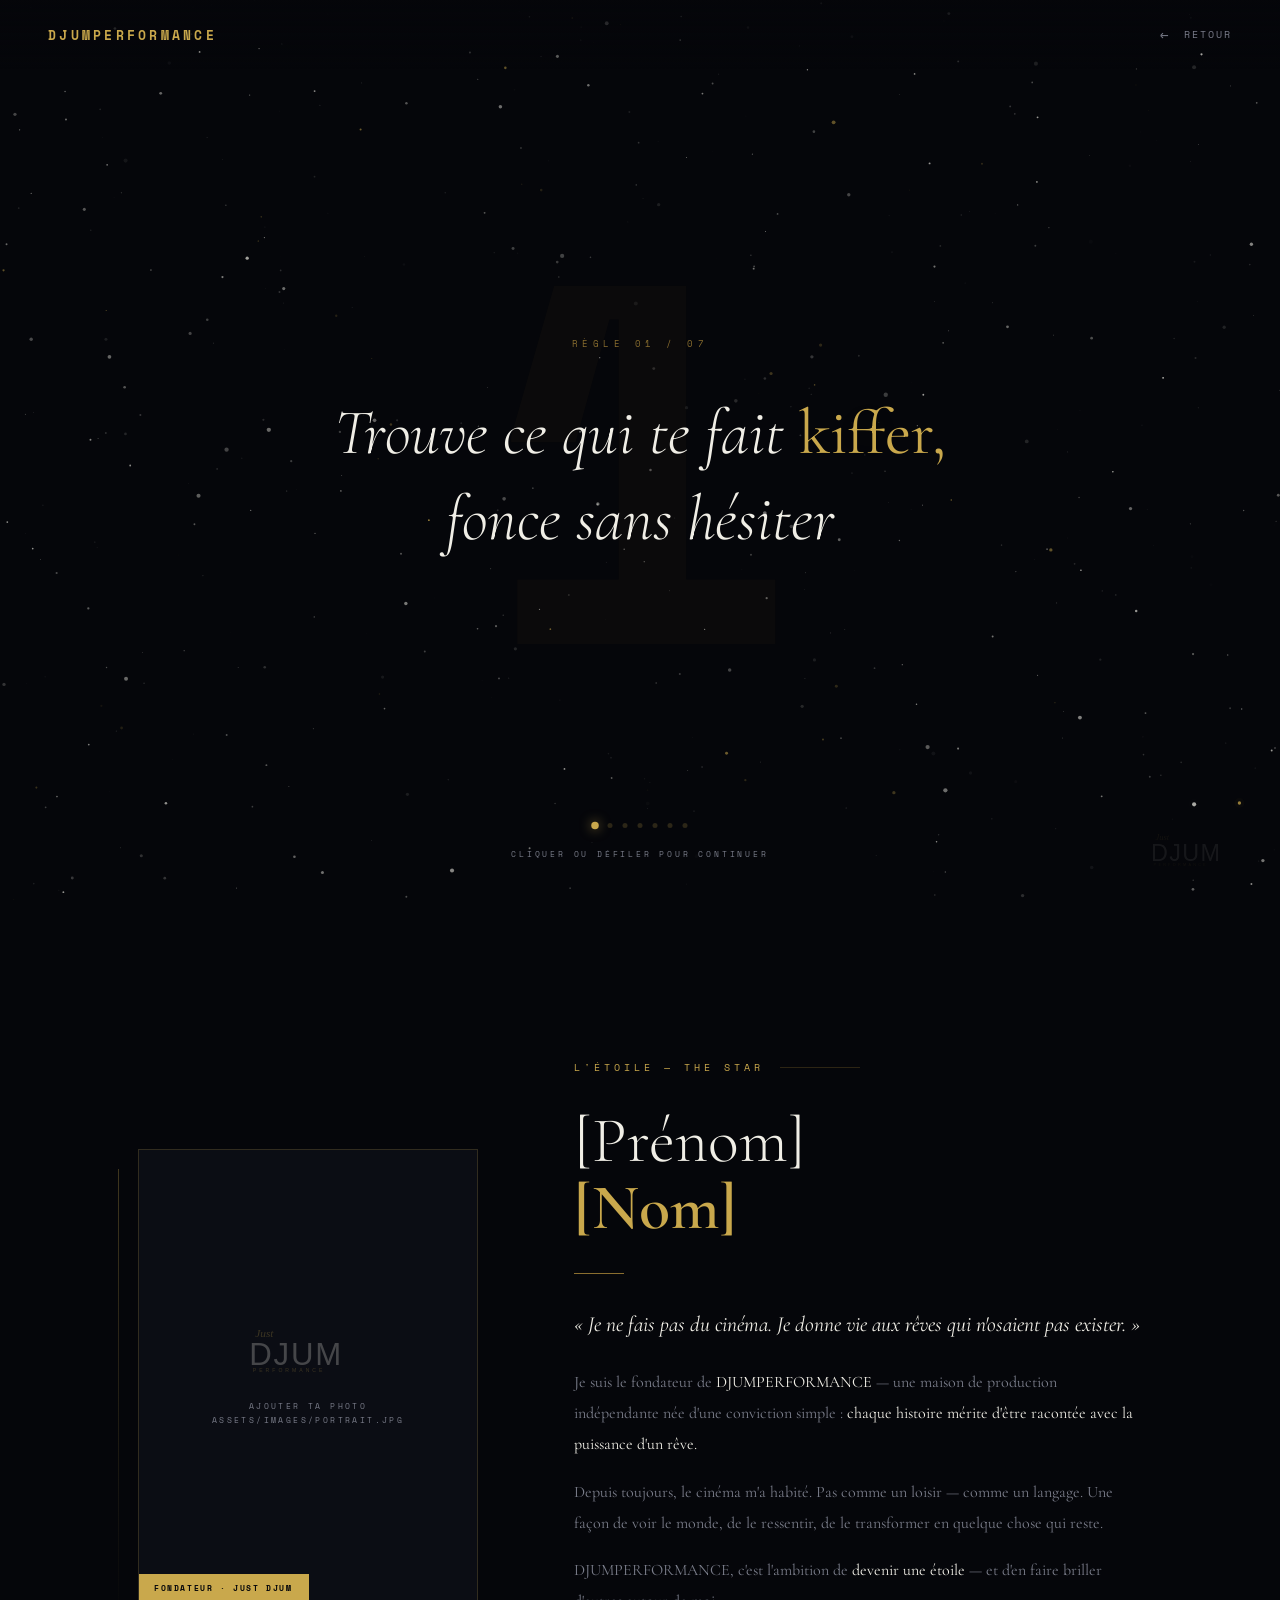
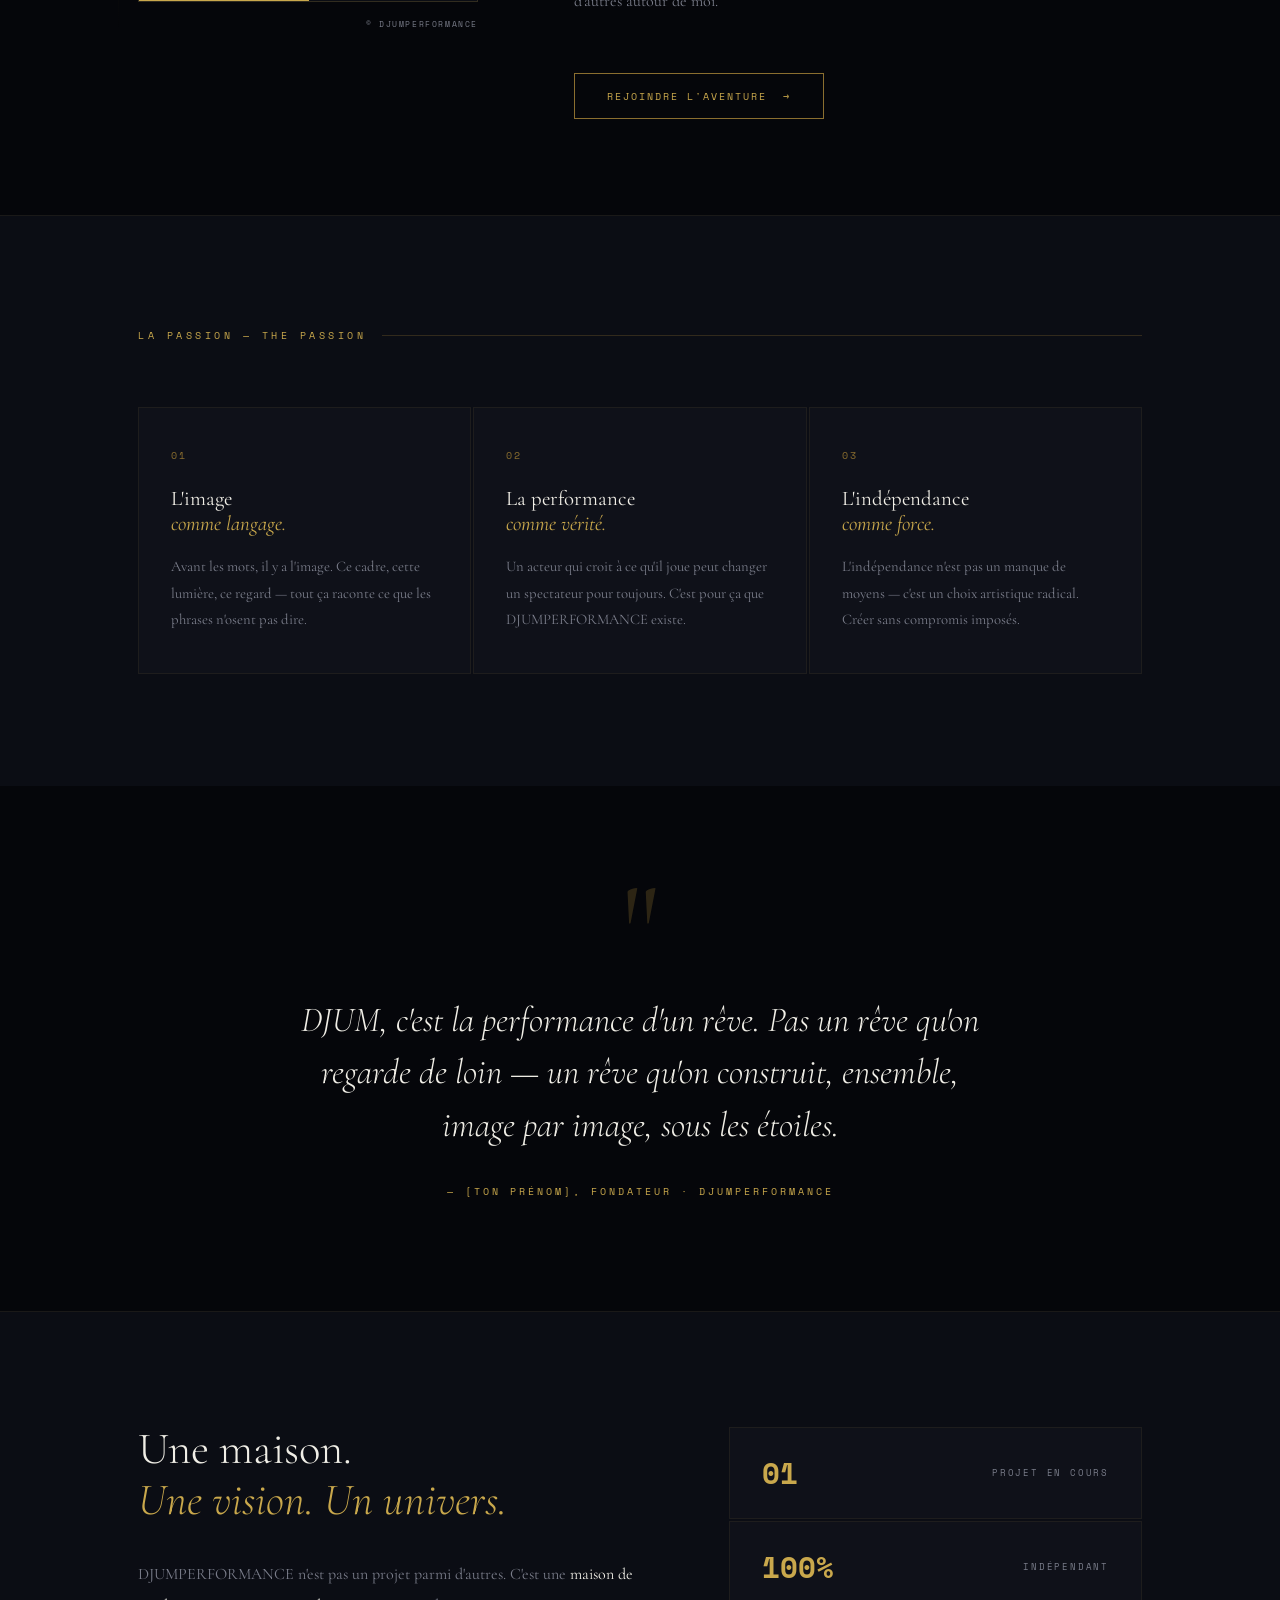
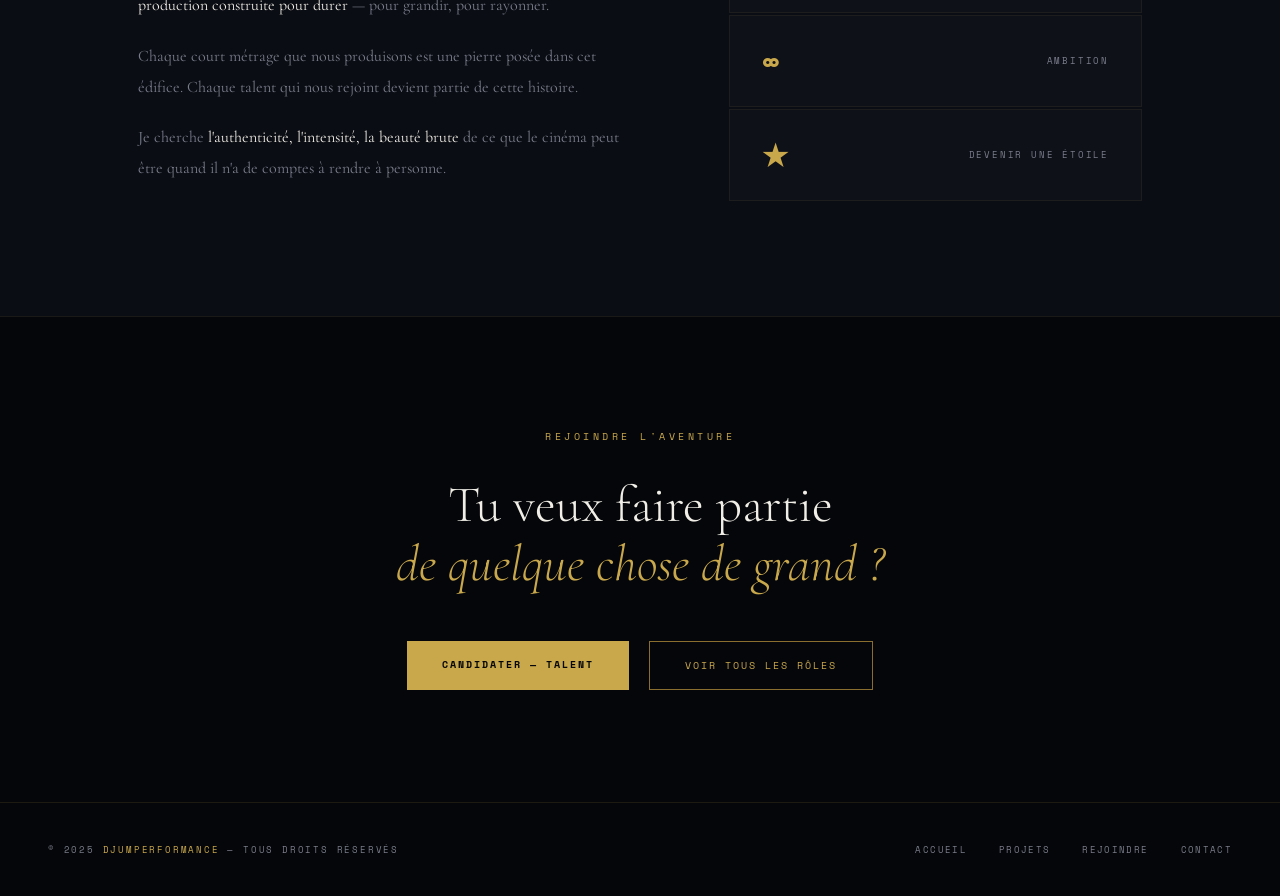
==== a-propos.html @ 0aafd0cc "feat: add "À Propos" page with detailed content and styling for DJUMPERFORMANCE" ====
<!DOCTYPE html>
<html lang="fr">
<head>
<meta charset="UTF-8">
<meta name="viewport" content="width=device-width, initial-scale=1.0">
<meta name="description" content="DJUMPERFORMANCE — À Propos. La vision derrière la maison de production.">
<meta property="og:title" content="DJUMPERFORMANCE — À Propos">
<meta property="og:url" content="https://djumperformance.com/a-propos.html">
<meta http-equiv="Content-Security-Policy" content="upgrade-insecure-requests">
<link rel="icon" type="image/png" sizes="32x32" href="favicon-32.png">
<link rel="icon" type="image/png" sizes="512x512" href="favicon-512.png">
<link rel="apple-touch-icon" sizes="180x180" href="favicon-180.png">
<link rel="shortcut icon" href="favicon.ico">
<title>À Propos — DJUMPERFORMANCE</title>
<link rel="preconnect" href="https://fonts.googleapis.com">
<link rel="preconnect" href="https://fonts.gstatic.com" crossorigin>
<link href="https://fonts.googleapis.com/css2?family=Cormorant+Garamond:ital,wght@0,300;0,400;0,600;1,300;1,400&family=Space+Mono:wght@400;700&display=swap" rel="stylesheet">
<style>
  *, *::before, *::after { margin: 0; padding: 0; box-sizing: border-box; }
  :root {
    --gold: #C9A84C; --gold-dim: #8a6e2f; --gold-light: #e8c97a;
    --star-white: #F0EEE6; --bg: #05060A; --bg2: #0B0D14; --bg3: #0f1119;
    --text-muted: #7A7D8A;
    --serif: 'Cormorant Garamond', Georgia, serif;
    --mono: 'Space Mono', monospace;
  }
  html { scroll-behavior: smooth; }
  body { background: var(--bg); color: var(--star-white); font-family: var(--serif); min-height: 100vh; overflow-x: hidden; }
  #star-canvas { position: fixed; inset: 0; z-index: 0; pointer-events: none; }

  /* ── NAV ── */
  nav { position: fixed; top: 0; left: 0; right: 0; z-index: 100; display: flex; align-items: center; justify-content: space-between; padding: 1.5rem 3rem; background: linear-gradient(to bottom, rgba(5,6,10,0.97) 0%, transparent 100%); }
  .logo { font-family: var(--mono); font-size: 13px; letter-spacing: 0.25em; color: var(--gold); text-transform: uppercase; font-weight: 700; text-decoration: none; }
  .nav-back { font-family: var(--mono); font-size: 10px; letter-spacing: 0.2em; color: var(--text-muted); text-transform: uppercase; text-decoration: none; display: flex; align-items: center; gap: 0.8rem; transition: color 0.3s; }
  .nav-back:hover { color: var(--gold); }
  .nav-back::before { content: '←'; font-size: 14px; }
  .hamburger { display: none; flex-direction: column; gap: 5px; cursor: pointer; background: none; border: none; padding: 4px; }
  .hamburger span { width: 24px; height: 1px; background: var(--gold); display: block; }
  .mobile-menu { display: none; position: fixed; inset: 0; z-index: 200; background: rgba(5,6,10,0.99); flex-direction: column; align-items: center; justify-content: center; gap: 2.5rem; }
  .mobile-menu.open { display: flex; }
  .mobile-menu a { font-family: var(--mono); font-size: 12px; letter-spacing: 0.3em; color: var(--star-white); text-transform: uppercase; text-decoration: none; transition: color 0.3s; }
  .mobile-menu a:hover { color: var(--gold); }
  .mobile-close { position: absolute; top: 1.5rem; right: 1.5rem; background: none; border: none; color: var(--gold); font-size: 1.5rem; cursor: pointer; }

  /* ══ LOGO DJUM WATERMARK ══ */
  .djum-watermark {
    position: fixed; bottom: 2rem; right: 2.5rem; z-index: 2;
    pointer-events: none; opacity: 0.08;
  }
  .djum-logo-svg { width: 90px; height: auto; display: block; }

  /* ══ 7 RÈGLES — SECTION ══ */
  #regles-section {
    position: relative; z-index: 1;
    height: 100vh; overflow: hidden;
    cursor: pointer;
  }

  /* Titre initial */
  .regles-header {
    position: absolute; top: 50%; left: 50%;
    transform: translate(-50%, -50%);
    text-align: center; width: 90%;
    opacity: 0; transition: opacity 0.9s ease;
    pointer-events: none;
  }
  .regles-header.visible { opacity: 1; }
  .regles-header.out { opacity: 0; transform: translate(-50%, calc(-50% - 30px)); transition: opacity 0.6s ease, transform 0.6s ease; }
  .regles-eyebrow { font-family: var(--mono); font-size: 10px; letter-spacing: 0.5em; color: var(--gold); text-transform: uppercase; margin-bottom: 2rem; }
  .regles-big-title { font-family: var(--serif); font-style: italic; font-weight: 600; font-size: clamp(3.5rem, 9vw, 7rem); color: var(--gold); line-height: 1.0; text-shadow: 0 0 60px rgba(201,168,76,0.3); margin-bottom: 0.5rem; }
  .regles-subtitle { font-family: var(--mono); font-size: 11px; letter-spacing: 0.45em; color: var(--star-white); text-transform: uppercase; }

  /* Règle individuelle */
  .regle-card {
    position: absolute; top: 50%; left: 50%;
    transform: translate(-50%, -46%);
    width: 90%; max-width: 820px; text-align: center;
    opacity: 0; pointer-events: none;
    transition: opacity 0s;
  }
  .regle-card.state-enter {
    opacity: 0;
    transform: translate(-50%, calc(-46% + 50px));
    transition: opacity 0.7s ease, transform 0.7s ease;
  }
  .regle-card.state-visible {
    opacity: 1;
    transform: translate(-50%, -50%);
    transition: opacity 0.7s ease, transform 0.7s ease;
    pointer-events: auto;
  }
  .regle-card.state-exit {
    opacity: 0;
    transform: translate(-50%, calc(-50% - 50px));
    transition: opacity 0.5s ease, transform 0.5s ease;
  }
  .regle-num-label { font-family: var(--mono); font-size: 9px; letter-spacing: 0.5em; color: var(--gold-dim); text-transform: uppercase; margin-bottom: 2.5rem; display: block; }
  .regle-texte { font-family: var(--serif); font-weight: 300; font-style: italic; font-size: clamp(2rem, 5.5vw, 4rem); line-height: 1.35; color: var(--star-white); text-shadow: 0 0 80px rgba(240,238,230,0.1); }
  .regle-texte em { color: var(--gold); font-style: normal; font-weight: 400; }

  /* Barre de progression */
  .regles-dots {
    position: absolute; bottom: 4.5rem; left: 50%;
    transform: translateX(-50%);
    display: flex; gap: 10px; align-items: center;
    opacity: 0; transition: opacity 0.6s;
  }
  .regles-dots.visible { opacity: 1; }
  .rdot { width: 5px; height: 5px; border-radius: 50%; background: rgba(201,168,76,0.2); transition: all 0.4s; }
  .rdot.active { background: var(--gold); transform: scale(1.5); box-shadow: 0 0 8px rgba(201,168,76,0.7); }
  .rdot.done { background: rgba(201,168,76,0.5); }

  .regles-hint {
    position: absolute; bottom: 2.5rem; left: 50%; transform: translateX(-50%);
    font-family: var(--mono); font-size: 8px; letter-spacing: 0.35em;
    color: var(--text-muted); text-transform: uppercase; white-space: nowrap;
    animation: hintBlink 2s ease-in-out infinite;
  }
  @keyframes hintBlink { 0%,100%{opacity:0.25} 50%{opacity:0.7} }

  /* Numéro géant décoratif en fond */
  .regle-bg-num {
    position: absolute; top: 50%; left: 50%;
    transform: translate(-50%, -50%);
    font-family: var(--mono); font-weight: 700;
    font-size: 40vw; color: rgba(201,168,76,0.03);
    pointer-events: none; user-select: none;
    transition: opacity 0.5s;
    line-height: 1;
  }

  /* ══ PRÉSENTATION ══ */
  .hero-intro { position: relative; z-index: 1; min-height: 100vh; display: flex; align-items: center; max-width: 1100px; margin: 0 auto; padding: 10rem 3rem 6rem; gap: 6rem; }
  .photo-block { flex-shrink: 0; width: 340px; position: relative; }
  .photo-frame { width: 100%; aspect-ratio: 3/4; background: var(--bg2); border: 1px solid rgba(201,168,76,0.2); overflow: hidden; position: relative; }
  .photo-frame img { width: 100%; height: 100%; object-fit: cover; filter: grayscale(20%) contrast(1.05); transition: filter 0.5s; }
  .photo-frame:hover img { filter: grayscale(0%) contrast(1.1); }
  .photo-placeholder { width: 100%; height: 100%; display: flex; flex-direction: column; align-items: center; justify-content: center; gap: 1.5rem; background: var(--bg2); padding: 2rem; }
  .photo-placeholder-text { font-family: var(--mono); font-size: 8px; letter-spacing: 0.3em; color: var(--text-muted); text-transform: uppercase; text-align: center; line-height: 1.8; }
  .photo-line { position: absolute; left: -20px; top: 20px; width: 1px; height: calc(100% - 20px); background: linear-gradient(to bottom, var(--gold), transparent); opacity: 0.3; }
  .photo-credit { font-family: var(--mono); font-size: 8px; letter-spacing: 0.2em; color: var(--text-muted); text-transform: uppercase; margin-top: 1rem; text-align: right; }
  .photo-badge { position: absolute; bottom: -1px; left: -1px; background: var(--gold); color: var(--bg); font-family: var(--mono); font-size: 8px; letter-spacing: 0.2em; text-transform: uppercase; font-weight: 700; padding: 0.5rem 1rem; }
  .intro-text { flex: 1; }
  .intro-eyebrow { font-family: var(--mono); font-size: 10px; letter-spacing: 0.4em; color: var(--gold); text-transform: uppercase; margin-bottom: 2rem; display: flex; align-items: center; gap: 1rem; }
  .intro-eyebrow::after { content: ''; flex: 1; height: 1px; background: var(--gold-dim); opacity: 0.3; max-width: 80px; }
  .intro-name { font-family: var(--serif); font-weight: 300; font-size: clamp(2.5rem, 5vw, 4.5rem); line-height: 1.05; margin-bottom: 0.3rem; }
  .intro-name strong { font-weight: 600; color: var(--gold); display: block; }
  .intro-divider { width: 50px; height: 1px; background: var(--gold-dim); margin: 2rem 0; }
  .intro-lead { font-family: var(--serif); font-size: clamp(1.1rem, 2vw, 1.35rem); font-style: italic; color: var(--star-white); line-height: 1.7; margin-bottom: 1.5rem; }
  .intro-body { font-family: var(--serif); font-size: 1rem; color: var(--text-muted); line-height: 1.95; margin-bottom: 1rem; }
  .intro-body strong { color: var(--star-white); font-weight: 400; }
  .intro-cta { display: inline-flex; align-items: center; gap: 1rem; font-family: var(--mono); font-size: 10px; letter-spacing: 0.2em; color: var(--gold); text-decoration: none; text-transform: uppercase; border: 1px solid var(--gold-dim); padding: 0.9rem 2rem; margin-top: 2.5rem; transition: border-color 0.3s, box-shadow 0.4s, transform 0.2s; }
  .intro-cta:hover { border-color: var(--gold); transform: translateY(-1px); box-shadow: 0 0 14px rgba(201,168,76,0.35); }
  .intro-cta::after { content: '→'; }

  /* ── Passion, Citation, Vision, CTA, Footer ── */
  .passion-section { position: relative; z-index: 1; background: var(--bg2); border-top: 1px solid rgba(201,168,76,0.08); }
  .passion-inner { max-width: 1100px; margin: 0 auto; padding: 7rem 3rem; }
  .section-label { font-family: var(--mono); font-size: 10px; letter-spacing: 0.35em; color: var(--gold); text-transform: uppercase; margin-bottom: 4rem; display: flex; align-items: center; gap: 1rem; }
  .section-label::after { content: ''; flex: 1; height: 1px; background: var(--gold-dim); opacity: 0.3; }
  .passion-grid { display: grid; grid-template-columns: 1fr 1fr 1fr; gap: 2px; }
  .passion-card { background: var(--bg3); border: 1px solid rgba(201,168,76,0.08); padding: 2.5rem 2rem; transition: border-color 0.3s; position: relative; overflow: hidden; }
  .passion-card::before { content: ''; position: absolute; top: 0; left: 0; right: 0; height: 1px; background: var(--gold); transform: scaleX(0); transform-origin: left; transition: transform 0.5s ease; }
  .passion-card:hover { border-color: rgba(201,168,76,0.25); }
  .passion-card:hover::before { transform: scaleX(1); }
  .passion-num { font-family: var(--mono); font-size: 10px; letter-spacing: 0.2em; color: var(--gold-dim); margin-bottom: 1.5rem; display: block; }
  .passion-card h3 { font-family: var(--serif); font-weight: 400; font-size: 1.3rem; margin-bottom: 1rem; line-height: 1.2; }
  .passion-card h3 em { color: var(--gold); font-style: italic; }
  .passion-card p { font-family: var(--serif); font-size: 0.92rem; color: var(--text-muted); line-height: 1.8; }
  .citation-section { position: relative; z-index: 1; max-width: 1100px; margin: 0 auto; padding: 7rem 3rem; display: flex; align-items: center; justify-content: center; }
  .citation-block { text-align: center; max-width: 700px; }
  .citation-mark { font-family: var(--serif); font-size: 8rem; color: var(--gold-dim); line-height: 0.5; opacity: 0.3; margin-bottom: 2rem; }
  .citation-text { font-family: var(--serif); font-weight: 300; font-style: italic; font-size: clamp(1.4rem, 3vw, 2.2rem); line-height: 1.5; color: var(--star-white); margin-bottom: 2rem; }
  .citation-author { font-family: var(--mono); font-size: 10px; letter-spacing: 0.3em; color: var(--gold); text-transform: uppercase; }
  .vision-section { position: relative; z-index: 1; background: var(--bg2); border-top: 1px solid rgba(201,168,76,0.08); border-bottom: 1px solid rgba(201,168,76,0.08); }
  .vision-inner { max-width: 1100px; margin: 0 auto; padding: 7rem 3rem; display: grid; grid-template-columns: 1.2fr 1fr; gap: 6rem; align-items: center; }
  .vision-text h2 { font-family: var(--serif); font-weight: 300; font-size: clamp(1.8rem, 3.5vw, 3rem); line-height: 1.15; margin-bottom: 2rem; }
  .vision-text h2 em { color: var(--gold); font-style: italic; }
  .vision-text p { font-family: var(--serif); font-size: 1rem; color: var(--text-muted); line-height: 1.95; margin-bottom: 1.2rem; }
  .vision-text p strong { color: var(--star-white); font-weight: 400; }
  .vision-stats { display: flex; flex-direction: column; gap: 2px; }
  .vision-stat { background: var(--bg3); border: 1px solid rgba(201,168,76,0.08); padding: 1.5rem 2rem; display: flex; align-items: center; justify-content: space-between; transition: border-color 0.3s; }
  .vision-stat:hover { border-color: rgba(201,168,76,0.3); }
  .vision-stat-val { font-family: var(--mono); font-size: 1.8rem; font-weight: 700; color: var(--gold); }
  .vision-stat-label { font-family: var(--mono); font-size: 9px; letter-spacing: 0.2em; color: var(--text-muted); text-transform: uppercase; text-align: right; }
  .cta-section { position: relative; z-index: 1; max-width: 1100px; margin: 0 auto; padding: 7rem 3rem; text-align: center; }
  .cta-label { font-family: var(--mono); font-size: 10px; letter-spacing: 0.35em; color: var(--gold); text-transform: uppercase; margin-bottom: 2rem; }
  .cta-title { font-family: var(--serif); font-weight: 300; font-size: clamp(2rem, 4vw, 3.5rem); line-height: 1.15; margin-bottom: 3rem; }
  .cta-title em { color: var(--gold); font-style: italic; }
  .cta-actions { display: flex; gap: 1.2rem; justify-content: center; flex-wrap: wrap; }
  .btn-primary { font-family: var(--mono); font-size: 10px; letter-spacing: 0.2em; background: var(--gold); color: var(--bg); border: none; cursor: pointer; padding: 1rem 2.2rem; text-transform: uppercase; font-weight: 700; text-decoration: none; display: inline-block; transition: opacity 0.3s, box-shadow 0.4s, transform 0.2s; }
  .btn-primary:hover { opacity: 0.92; transform: translateY(-1px); box-shadow: 0 0 18px rgba(201,168,76,0.6), 0 0 45px rgba(201,168,76,0.28); }
  .btn-secondary { font-family: var(--mono); font-size: 10px; letter-spacing: 0.2em; background: transparent; color: var(--gold); border: 1px solid var(--gold-dim); cursor: pointer; padding: 1rem 2.2rem; text-transform: uppercase; text-decoration: none; display: inline-block; transition: border-color 0.3s, box-shadow 0.4s, transform 0.2s; }
  .btn-secondary:hover { border-color: var(--gold); transform: translateY(-1px); box-shadow: 0 0 14px rgba(201,168,76,0.4); }
  footer { position: relative; z-index: 1; border-top: 1px solid rgba(201,168,76,0.12); padding: 2.5rem 3rem; display: flex; align-items: center; justify-content: space-between; font-family: var(--mono); font-size: 9px; letter-spacing: 0.2em; color: var(--text-muted); text-transform: uppercase; }
  footer span { color: var(--gold); }
  .footer-links { display: flex; gap: 2rem; }
  .footer-links a { color: var(--text-muted); text-decoration: none; transition: color 0.3s; font-family: var(--mono); font-size: 9px; letter-spacing: 0.15em; text-transform: uppercase; }
  .footer-links a:hover { color: var(--gold); }

  @keyframes fadeUp { from { opacity: 0; transform: translateY(24px); } to { opacity: 1; transform: translateY(0); } }

  @media (max-width: 768px) {
    nav { padding: 1.2rem 1.5rem; }
    .hamburger { display: flex; }
    .hero-intro { flex-direction: column; padding: 9rem 1.5rem 4rem; gap: 3rem; }
    .photo-block { width: 100%; max-width: 260px; margin: 0 auto; }
    .photo-line { display: none; }
    .passion-grid { grid-template-columns: 1fr; }
    .vision-inner { grid-template-columns: 1fr; gap: 3rem; }
    .passion-inner, .vision-inner, .citation-section, .cta-section { padding: 5rem 1.5rem; }
    footer { flex-direction: column; gap: 1.5rem; text-align: center; }
    .footer-links { justify-content: center; }
    .regle-texte { font-size: clamp(1.6rem, 7vw, 2.6rem); }
    .regles-big-title { font-size: clamp(2.5rem, 12vw, 5rem); }
    .djum-watermark { bottom: 1rem; right: 1rem; }
    .djum-logo-svg { width: 55px; }
  }
</style>
</head>
<body>
<canvas id="star-canvas"></canvas>

<!-- ══ LOGO DJUM WATERMARK FIXE ══ -->
<div class="djum-watermark" id="djum-watermark">
  <svg class="djum-logo-svg" viewBox="0 0 200 85" xmlns="http://www.w3.org/2000/svg">
    <text x="12" y="22" font-family="Georgia,serif" font-style="italic" font-size="19" fill="#C9A84C">Just</text>
    <text x="2" y="68" font-family="Impact,'Arial Black',sans-serif" font-size="52" letter-spacing="3" fill="#F0EEE6">DJUM</text>
    <text x="8" y="80" font-family="Arial,sans-serif" font-size="8.5" letter-spacing="5" fill="#C9A84C">PERFORMANCE</text>
  </svg>
</div>

<nav>
  <a class="logo" href="index.html">DJUMPERFORMANCE</a>
  <a class="nav-back" href="index.html"><span>Retour</span></a>
  <button class="hamburger" onclick="openMenu()" aria-label="Menu"><span></span><span></span><span></span></button>
</nav>
<div class="mobile-menu" id="mobileMenu">
  <button class="mobile-close" onclick="closeMenu()">✕</button>
  <a href="index.html" onclick="closeMenu()">Accueil</a>
  <a href="index.html#projets" onclick="closeMenu()">Projets</a>
  <a href="index.html#rejoindre" onclick="closeMenu()">Rejoindre</a>
  <a href="index.html#contact" onclick="closeMenu()">Contact</a>
</div>

<!-- ══════════════════════════════════
     7 RÈGLES COSMIQUES
══════════════════════════════════ -->
<section id="regles-section">

  <!-- Numéro géant décoratif -->
  <div class="regle-bg-num" id="regle-bg-num"></div>

  <!-- Titre intro -->
  <div class="regles-header" id="regles-header">
    <div class="regles-eyebrow">Le Credo — DJUMPERFORMANCE</div>
    <div class="regles-big-title">Les 7 règles<br>cosmiques</div>
    <div class="regles-subtitle">✦ Pour devenir une Étoile ✦</div>
  </div>

  <!-- Règles -->
  <div class="regle-card" id="regle-0">
    <span class="regle-num-label">Règle 01 / 07</span>
    <p class="regle-texte">Trouve ce qui te fait <em>kiffer,</em><br>fonce sans hésiter</p>
  </div>
  <div class="regle-card" id="regle-1">
    <span class="regle-num-label">Règle 02 / 07</span>
    <p class="regle-texte">Sois <em>unique</em> et créatif<br>dans tout ce que tu fais</p>
  </div>
  <div class="regle-card" id="regle-2">
    <span class="regle-num-label">Règle 03 / 07</span>
    <p class="regle-texte">Connecte-toi avec d'autres,<br>partage ton <em>énergie</em></p>
  </div>
  <div class="regle-card" id="regle-3">
    <span class="regle-num-label">Règle 04 / 07</span>
    <p class="regle-texte">Respecte les autres,<br><em>respecte-toi</em></p>
  </div>
  <div class="regle-card" id="regle-4">
    <span class="regle-num-label">Règle 05 / 07</span>
    <p class="regle-texte">Défie les obstacles,<br>deviens plus <em>fort</em></p>
  </div>
  <div class="regle-card" id="regle-5">
    <span class="regle-num-label">Règle 06 / 07</span>
    <p class="regle-texte">Vise l'<em>excellence,</em><br>reste authentique</p>
  </div>
  <div class="regle-card" id="regle-6">
    <span class="regle-num-label">Règle 07 / 07</span>
    <p class="regle-texte"><em>Inspire</em> et transforme<br>le monde</p>
  </div>

  <!-- Dots -->
  <div class="regles-dots" id="regles-dots">
    <div class="rdot" id="rdot-0"></div>
    <div class="rdot" id="rdot-1"></div>
    <div class="rdot" id="rdot-2"></div>
    <div class="rdot" id="rdot-3"></div>
    <div class="rdot" id="rdot-4"></div>
    <div class="rdot" id="rdot-5"></div>
    <div class="rdot" id="rdot-6"></div>
  </div>

  <div class="regles-hint" id="regles-hint">Cliquer ou défiler pour continuer</div>
</section>

<!-- ══════════════════════════════════
     PRÉSENTATION
══════════════════════════════════ -->
<section class="hero-intro" id="presentation">
  <div class="photo-block">
    <div class="photo-line"></div>
    <div class="photo-frame">
      <!--
        REMPLACE CE BLOC par :
        <img src="assets/images/portrait.jpg" alt="[Prénom Nom]">
      -->
      <div class="photo-placeholder">
        <svg viewBox="0 0 200 85" xmlns="http://www.w3.org/2000/svg" style="width:120px;opacity:0.25">
          <text x="12" y="22" font-family="Georgia,serif" font-style="italic" font-size="19" fill="#C9A84C">Just</text>
          <text x="2" y="68" font-family="Impact,'Arial Black',sans-serif" font-size="52" letter-spacing="3" fill="#F0EEE6">DJUM</text>
          <text x="8" y="80" font-family="Arial,sans-serif" font-size="8.5" letter-spacing="5" fill="#C9A84C">PERFORMANCE</text>
        </svg>
        <div class="photo-placeholder-text">Ajouter ta photo<br>assets/images/portrait.jpg</div>
      </div>
      <div class="photo-badge">Fondateur · Just Djum</div>
    </div>
    <div class="photo-credit">© DJUMPERFORMANCE</div>
  </div>

  <div class="intro-text">
    <div class="intro-eyebrow">L'Étoile — The Star</div>
    <h1 class="intro-name">
      [Prénom]<br>
      <strong>[Nom]</strong>
    </h1>
    <div class="intro-divider"></div>
    <p class="intro-lead">« Je ne fais pas du cinéma. Je donne vie aux rêves qui n'osaient pas exister. »</p>
    <p class="intro-body">Je suis le fondateur de <strong>DJUMPERFORMANCE</strong> — une maison de production indépendante née d'une conviction simple : <strong>chaque histoire mérite d'être racontée avec la puissance d'un rêve.</strong></p>
    <p class="intro-body">Depuis toujours, le cinéma m'a habité. Pas comme un loisir — comme un langage. Une façon de voir le monde, de le ressentir, de le transformer en quelque chose qui reste.</p>
    <p class="intro-body">DJUMPERFORMANCE, c'est l'ambition de <strong>devenir une étoile</strong> — et d'en faire briller d'autres autour de moi.</p>
    <a class="intro-cta" href="index.html#rejoindre">Rejoindre l'aventure</a>
  </div>
</section>

<section class="passion-section">
  <div class="passion-inner">
    <div class="section-label">La passion — The passion</div>
    <div class="passion-grid">
      <div class="passion-card"><span class="passion-num">01</span><h3>L'image<br><em>comme langage.</em></h3><p>Avant les mots, il y a l'image. Ce cadre, cette lumière, ce regard — tout ça raconte ce que les phrases n'osent pas dire.</p></div>
      <div class="passion-card"><span class="passion-num">02</span><h3>La performance<br><em>comme vérité.</em></h3><p>Un acteur qui croit à ce qu'il joue peut changer un spectateur pour toujours. C'est pour ça que DJUMPERFORMANCE existe.</p></div>
      <div class="passion-card"><span class="passion-num">03</span><h3>L'indépendance<br><em>comme force.</em></h3><p>L'indépendance n'est pas un manque de moyens — c'est un choix artistique radical. Créer sans compromis imposés.</p></div>
    </div>
  </div>
</section>

<section class="citation-section">
  <div class="citation-block">
    <div class="citation-mark">"</div>
    <p class="citation-text">DJUM, c'est la performance d'un rêve. Pas un rêve qu'on regarde de loin — un rêve qu'on construit, ensemble, image par image, sous les étoiles.</p>
    <div class="citation-author">— [Ton Prénom], Fondateur · DJUMPERFORMANCE</div>
  </div>
</section>

<section class="vision-section">
  <div class="vision-inner">
    <div class="vision-text">
      <h2>Une maison.<br><em>Une vision. Un univers.</em></h2>
      <p>DJUMPERFORMANCE n'est pas un projet parmi d'autres. C'est une <strong>maison de production construite pour durer</strong> — pour grandir, pour rayonner.</p>
      <p>Chaque court métrage que nous produisons est une pierre posée dans cet édifice. Chaque talent qui nous rejoint devient partie de cette histoire.</p>
      <p>Je cherche <strong>l'authenticité, l'intensité, la beauté brute</strong> de ce que le cinéma peut être quand il n'a de comptes à rendre à personne.</p>
    </div>
    <div class="vision-stats">
      <div class="vision-stat"><div class="vision-stat-val">01</div><div class="vision-stat-label">Projet en cours</div></div>
      <div class="vision-stat"><div class="vision-stat-val">100%</div><div class="vision-stat-label">Indépendant</div></div>
      <div class="vision-stat"><div class="vision-stat-val">∞</div><div class="vision-stat-label">Ambition</div></div>
      <div class="vision-stat"><div class="vision-stat-val">★</div><div class="vision-stat-label">Devenir une étoile</div></div>
    </div>
  </div>
</section>

<section class="cta-section">
  <div class="cta-label">Rejoindre l'aventure</div>
  <h2 class="cta-title">Tu veux faire partie<br><em>de quelque chose de grand ?</em></h2>
  <div class="cta-actions">
    <a class="btn-primary" href="candidature-talent.html">Candidater — Talent</a>
    <a class="btn-secondary" href="index.html#rejoindre">Voir tous les rôles</a>
  </div>
</section>

<footer>
  <div>&copy; 2025 <span>DJUMPERFORMANCE</span> — Tous droits réservés</div>
  <div class="footer-links">
    <a href="index.html">Accueil</a>
    <a href="index.html#projets">Projets</a>
    <a href="index.html#rejoindre">Rejoindre</a>
    <a href="index.html#contact">Contact</a>
  </div>
</footer>

<script>
  function openMenu() { document.getElementById('mobileMenu').classList.add('open'); }
  function closeMenu() { document.getElementById('mobileMenu').classList.remove('open'); }

  // ══ MOTEUR ÉTOILES RÉALISTE ══
  const canvas = document.getElementById('star-canvas');
  const ctx = canvas.getContext('2d');
  let stars = [], W, H;
  function resize() { W = canvas.width = window.innerWidth; H = canvas.height = window.innerHeight; }
  function initStars() {
    stars = [];
    const count = Math.floor((W * H) / 1800);
    for (let i = 0; i < count; i++) {
      const rnd = Math.random();
      stars.push({ x:Math.random()*W, y:Math.random()*H, r:rnd<0.7?Math.random()*0.8+0.2:rnd<0.92?Math.random()*0.8+0.9:Math.random()*0.6+1.6, f1:Math.random()*0.4+0.05, f2:Math.random()*2.0+0.8, f3:Math.random()*5.0+2.0, p1:Math.random()*100, p2:Math.random()*100, p3:Math.random()*100, a1:Math.random()*0.3+0.1, a2:Math.random()*0.25+0.05, a3:Math.random()*0.12, base:Math.random()*0.25+0.05, flashTimer:Math.random()*800, flashDur:Math.random()*60+20, flashInt:0, gold:Math.random()<0.07, bright:rnd>0.88 });
    }
  }
  function drawStars(t) {
    ctx.clearRect(0,0,W,H);
    for (const s of stars) {
      const slow=Math.sin(t*s.f1+s.p1)*s.a1, fast=Math.sin(t*s.f2+s.p2)*s.a2, micro=Math.sin(t*s.f3+s.p3)*s.a3;
      s.flashTimer-=1; if(s.flashTimer<=0){s.flashTimer=Math.random()*600+200;s.flashInt=s.bright?0.7:0.4;s.flashDur=Math.random()*40+10;}
      let flash=0; if(s.flashInt>0){flash=s.flashInt;s.flashInt-=s.flashInt/s.flashDur;if(s.flashInt<0.01)s.flashInt=0;}
      let a=Math.max(0,Math.min(1,s.base+slow+fast+micro+flash));
      ctx.beginPath(); ctx.arc(s.x,s.y,s.r,0,Math.PI*2);
      if(s.gold){ctx.fillStyle=`rgba(201,168,76,${a})`;ctx.fill();if(a>0.55&&s.r>1){ctx.beginPath();ctx.arc(s.x,s.y,s.r*3,0,Math.PI*2);ctx.fillStyle=`rgba(201,168,76,${(a-0.55)*0.15})`;ctx.fill();}}
      else{ctx.fillStyle=`rgba(240,238,230,${a})`;ctx.fill();if(a>0.65&&s.r>1.4){ctx.beginPath();ctx.arc(s.x,s.y,s.r*2.8,0,Math.PI*2);ctx.fillStyle=`rgba(240,238,230,${(a-0.65)*0.12})`;ctx.fill();}}
    }
  }
  function loop(ts) { drawStars(ts*0.001); requestAnimationFrame(loop); }
  resize(); initStars();
  window.addEventListener('resize', ()=>{resize();initStars();});
  requestAnimationFrame(loop);

  // ══ WATERMARK SCINTILLEMENT ══
  const wm = document.getElementById('djum-watermark');
  let wmT = 0;
  function animWM() { wmT+=0.007; wm.style.opacity = (0.06 + Math.sin(wmT)*0.025 + (Math.random()<0.005?0.08:0)).toFixed(3); requestAnimationFrame(animWM); }
  animWM();

  // ══ 7 RÈGLES COSMIQUES ══
  let rIdx = -1; // -1 = header
  let rBusy = false;
  let rAuto = null;
  const TOTAL = 7;
  const nums = ['1','2','3','4','5','6','7'];
  const bgNum = document.getElementById('regle-bg-num');

  function showHeader() {
    const h = document.getElementById('regles-header');
    h.classList.add('visible');
    rAuto = setTimeout(advance, 2500);
  }

  function advance() {
    if (rBusy) return;
    clearTimeout(rAuto);

    if (rIdx === TOTAL - 1) {
      document.getElementById('presentation').scrollIntoView({ behavior: 'smooth' });
      return;
    }

    rBusy = true;

    // Cache l'élément courant
    if (rIdx === -1) {
      const h = document.getElementById('regles-header');
      h.classList.remove('visible');
      h.style.transition = 'opacity 0.5s ease';
      h.style.opacity = '0';
      document.getElementById('regles-dots').classList.add('visible');
    } else {
      const curr = document.getElementById(`regle-${rIdx}`);
      curr.classList.remove('state-visible');
      curr.classList.add('state-exit');
      document.getElementById(`rdot-${rIdx}`).classList.remove('active');
      document.getElementById(`rdot-${rIdx}`).classList.add('done');
      setTimeout(() => curr.classList.remove('state-exit'), 550);
    }

    const next = rIdx + 1;
    bgNum.textContent = nums[next];
    bgNum.style.opacity = '1';

    setTimeout(() => {
      rIdx = next;
      const el = document.getElementById(`regle-${rIdx}`);
      el.classList.add('state-enter');
      requestAnimationFrame(() => {
        requestAnimationFrame(() => {
          el.classList.remove('state-enter');
          el.classList.add('state-visible');
          document.getElementById(`rdot-${rIdx}`).classList.add('active');
          rBusy = false;

          if (rIdx < TOTAL - 1) {
            document.getElementById('regles-hint').textContent = 'Cliquer ou défiler pour continuer';
            rAuto = setTimeout(advance, 3500);
          } else {
            document.getElementById('regles-hint').textContent = 'Défiler pour découvrir l\'étoile ↓';
            rAuto = setTimeout(advance, 4500);
          }
        });
      });
    }, rIdx === 0 ? 500 : 250);
  }

  document.getElementById('regles-section').addEventListener('click', advance);

  let lastWheelTime = 0;
  window.addEventListener('wheel', (e) => {
    const s = document.getElementById('regles-section');
    const r = s.getBoundingClientRect();
    if (r.top <= 10 && r.bottom >= window.innerHeight * 0.4 && e.deltaY > 0) {
      const now = Date.now();
      if (now - lastWheelTime > 800) { lastWheelTime = now; e.preventDefault(); advance(); }
    }
  }, { passive: false });

  let tsy = 0;
  window.addEventListener('touchstart', e => { tsy = e.touches[0].clientY; });
  window.addEventListener('touchend', e => { if (tsy - e.changedTouches[0].clientY > 50) advance(); });

  showHeader();
</script>
</body>
</html>
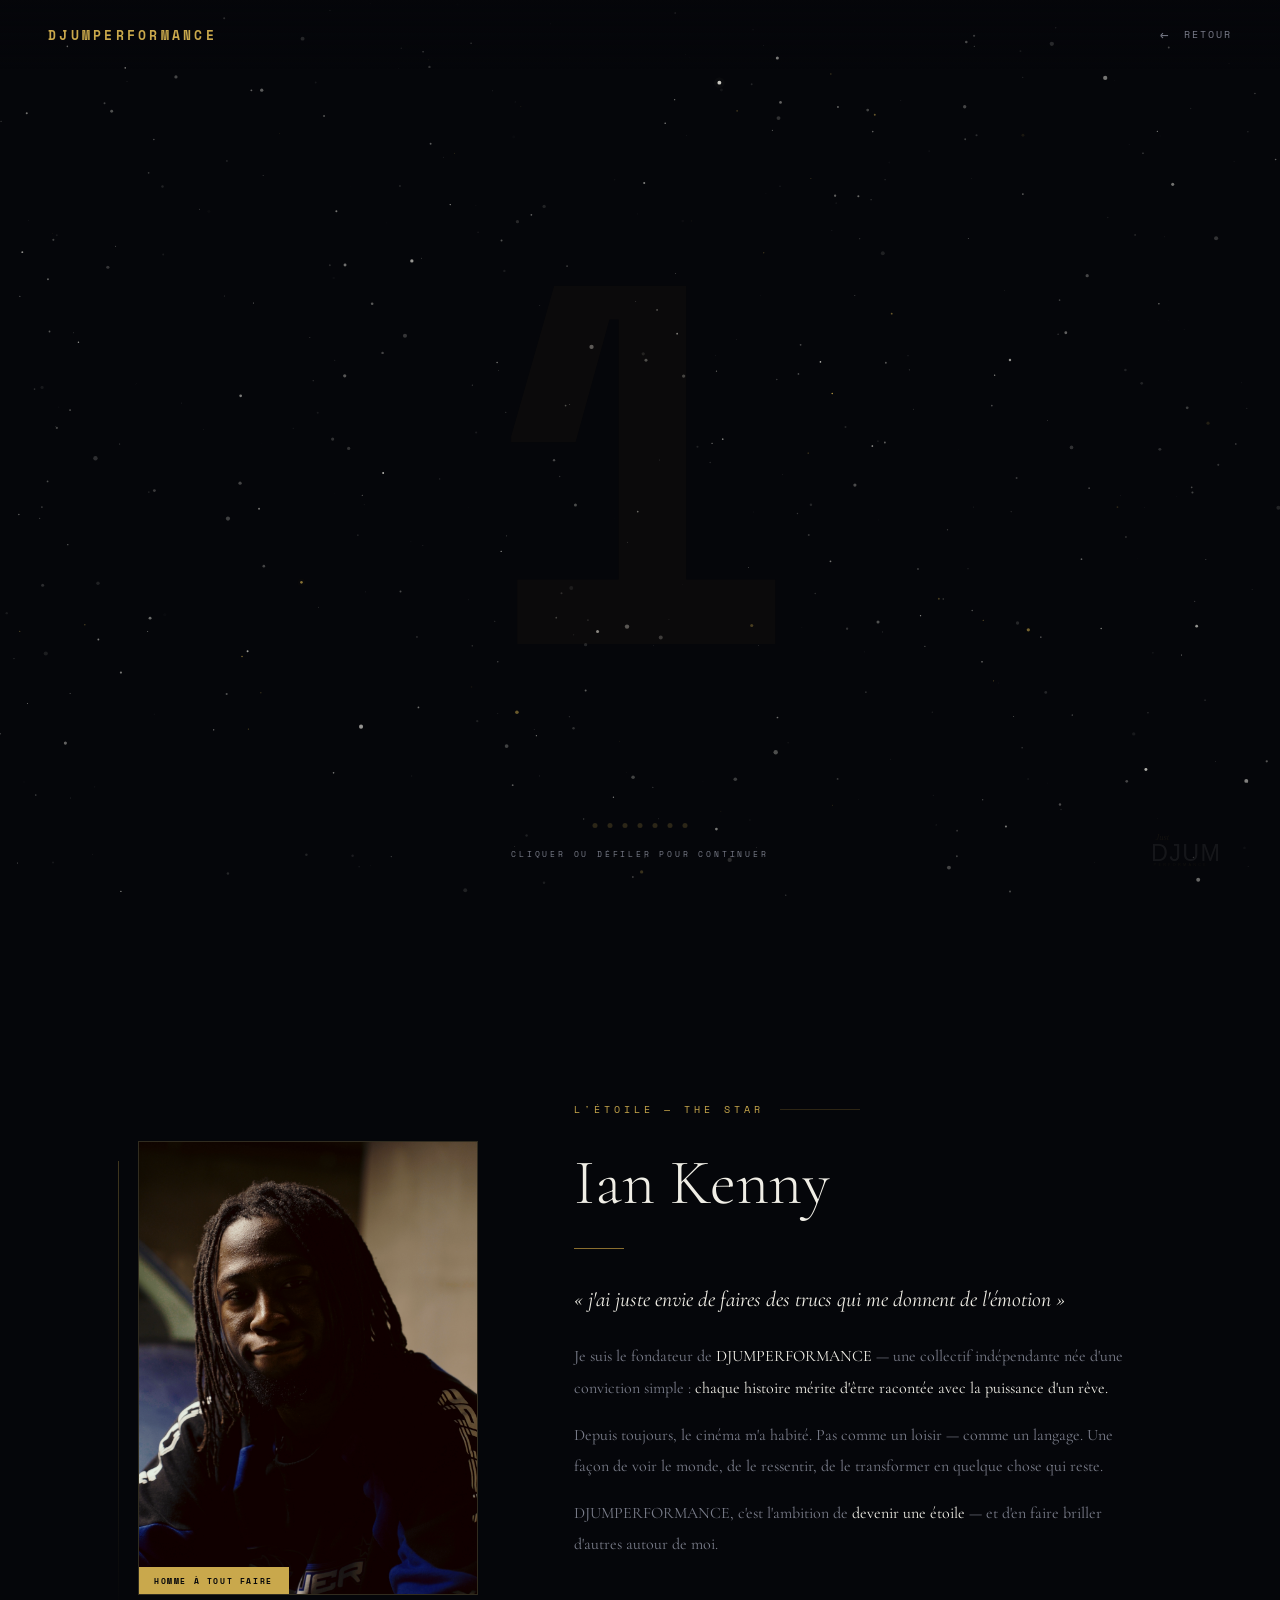
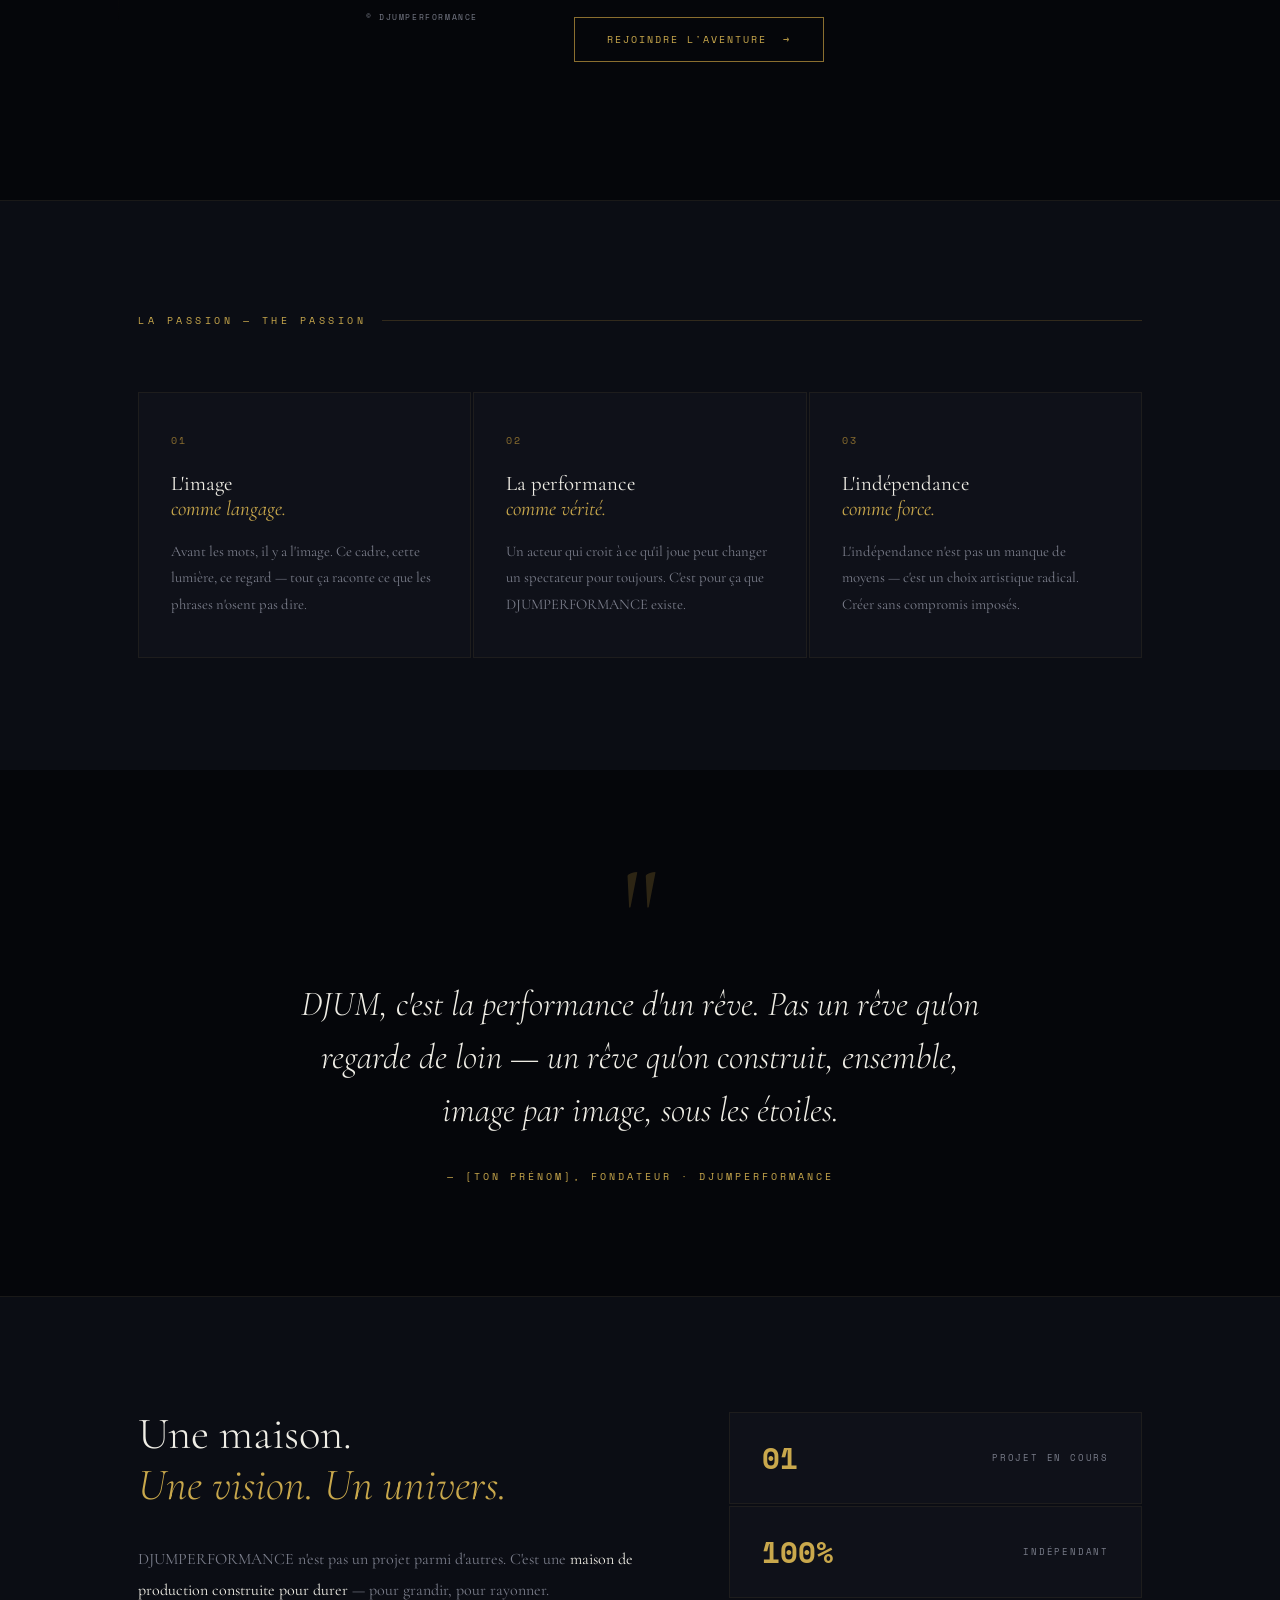
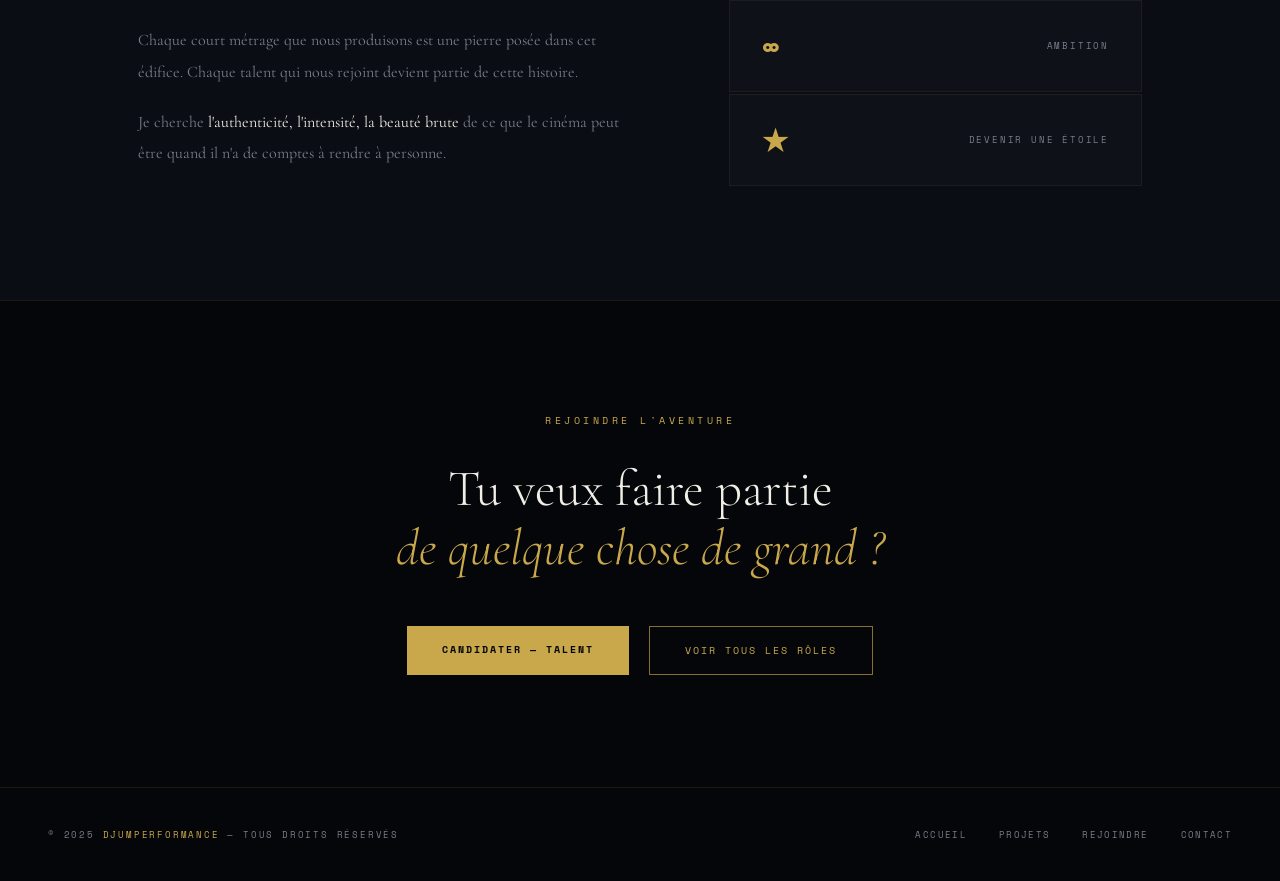
==== commit 9f14672c: "Refactor code structure for improved readability and maintainability" ====
--- a/a-propos.html
+++ b/a-propos.html
@@ -309,19 +309,18 @@
   <div class="photo-block">
     <div class="photo-line"></div>
     <div class="photo-frame">
-      <!--
-        REMPLACE CE BLOC par :
-        <img src="assets/images/portrait.jpg" alt="[Prénom Nom]">
-      -->
+      
+        <img src="assets/images/ian-kenny.jpg" alt="[Ian Kenny]">
+      
       <div class="photo-placeholder">
         <svg viewBox="0 0 200 85" xmlns="http://www.w3.org/2000/svg" style="width:120px;opacity:0.25">
           <text x="12" y="22" font-family="Georgia,serif" font-style="italic" font-size="19" fill="#C9A84C">Just</text>
           <text x="2" y="68" font-family="Impact,'Arial Black',sans-serif" font-size="52" letter-spacing="3" fill="#F0EEE6">DJUM</text>
           <text x="8" y="80" font-family="Arial,sans-serif" font-size="8.5" letter-spacing="5" fill="#C9A84C">PERFORMANCE</text>
         </svg>
-        <div class="photo-placeholder-text">Ajouter ta photo<br>assets/images/portrait.jpg</div>
+        <div class="photo-placeholder-text"> ian-kenny <br>assets/images/ian-kenny.jpg</div>
       </div>
-      <div class="photo-badge">Fondateur · Just Djum</div>
+      <div class="photo-badge"> Homme à tout faire</div>
     </div>
     <div class="photo-credit">© DJUMPERFORMANCE</div>
   </div>
@@ -329,12 +328,11 @@
   <div class="intro-text">
     <div class="intro-eyebrow">L'Étoile — The Star</div>
     <h1 class="intro-name">
-      [Prénom]<br>
-      <strong>[Nom]</strong>
+      Ian Kenny<br>
     </h1>
     <div class="intro-divider"></div>
-    <p class="intro-lead">« Je ne fais pas du cinéma. Je donne vie aux rêves qui n'osaient pas exister. »</p>
-    <p class="intro-body">Je suis le fondateur de <strong>DJUMPERFORMANCE</strong> — une maison de production indépendante née d'une conviction simple : <strong>chaque histoire mérite d'être racontée avec la puissance d'un rêve.</strong></p>
+    <p class="intro-lead">« j'ai juste envie de faires des trucs qui me donnent de l'émotion »</p>
+    <p class="intro-body">Je suis le fondateur de <strong>DJUMPERFORMANCE</strong> — une collectif indépendante née d'une conviction simple : <strong>chaque histoire mérite d'être racontée avec la puissance d'un rêve.</strong></p>
     <p class="intro-body">Depuis toujours, le cinéma m'a habité. Pas comme un loisir — comme un langage. Une façon de voir le monde, de le ressentir, de le transformer en quelque chose qui reste.</p>
     <p class="intro-body">DJUMPERFORMANCE, c'est l'ambition de <strong>devenir une étoile</strong> — et d'en faire briller d'autres autour de moi.</p>
     <a class="intro-cta" href="index.html#rejoindre">Rejoindre l'aventure</a>
